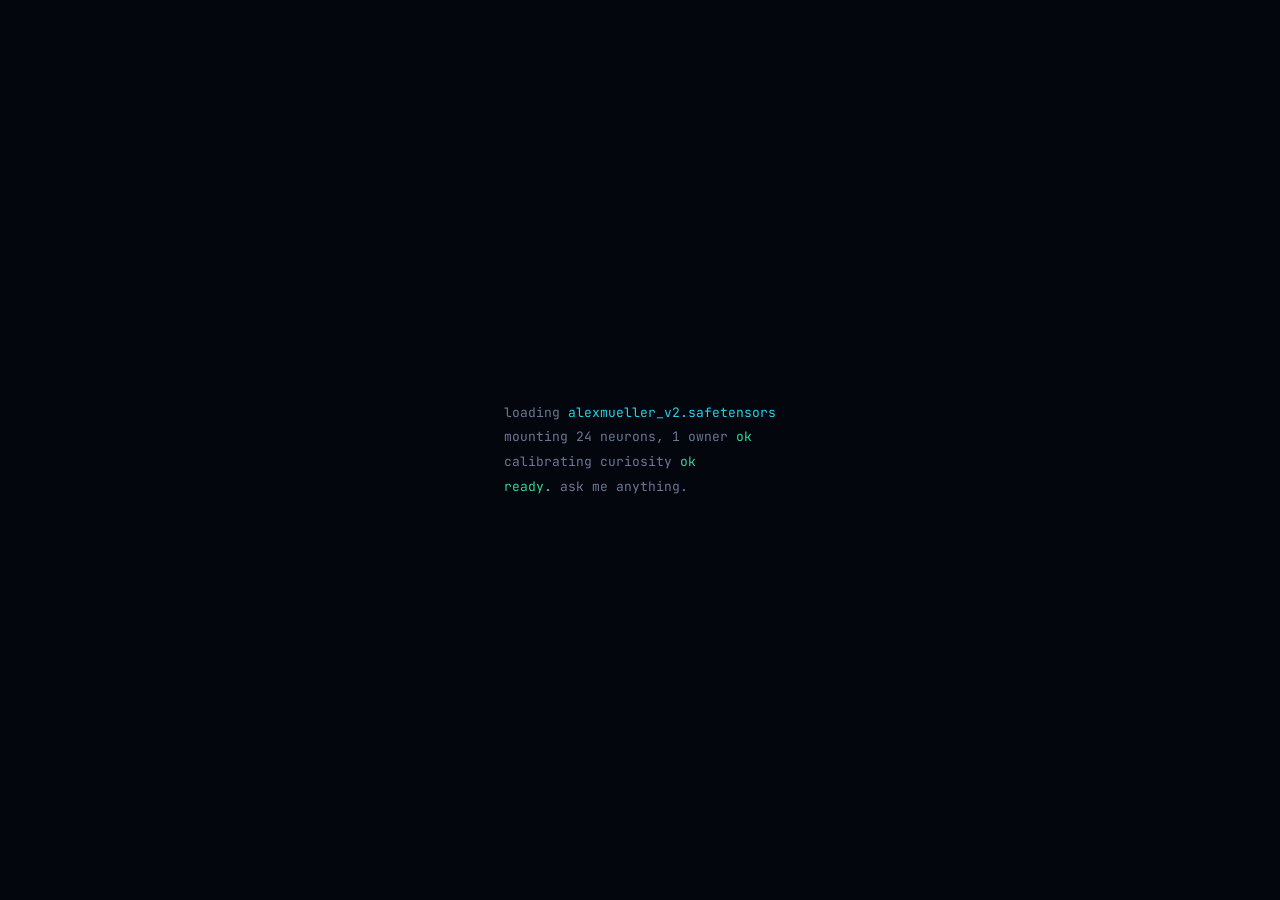
==== index.html @ 273138be "Rebuild as explorable neural network: no pages, no scroll, query-driven inference" ====
<!DOCTYPE html>
<html lang="en">
<head>
  <meta charset="UTF-8" />
  <meta name="viewport" content="width=device-width, initial-scale=1.0, maximum-scale=1.0, user-scalable=no" />
  <title>Alexander Mueller</title>
  <meta name="description" content="Alexander Mueller. Computer science student at UW-Madison, leaning into AI research. This site is a small neural network, query it yourself." />
  <meta property="og:title" content="Alexander Mueller" />
  <meta property="og:description" content="A small neural network trained on one person. Run inference to learn more." />
  <meta property="og:type" content="website" />
  <meta property="og:url" content="https://alexmueller07.github.io" />
  <link rel="icon" href="data:image/svg+xml,<svg xmlns='http://www.w3.org/2000/svg' viewBox='0 0 100 100'><text y='0.9em' font-size='90'>&#129504;</text></svg>" />
  <link rel="preconnect" href="https://fonts.googleapis.com" />
  <link rel="preconnect" href="https://fonts.gstatic.com" crossorigin />
  <link href="https://fonts.googleapis.com/css2?family=JetBrains+Mono:wght@400;500;700&family=Space+Grotesk:wght@500;600;700&display=swap" rel="stylesheet" />
  <link rel="stylesheet" href="css/style.css" />
</head>
<body>

  <!-- static content for crawlers and screen readers -->
  <div class="sr-only">
    <h1>Alexander Mueller</h1>
    <p>Computer science student at the University of Wisconsin-Madison with a leaning toward AI research. Writes Rust and Python. Based in the SF Bay Area.</p>
    <a href="https://github.com/alexmueller07">GitHub</a>
    <a href="https://www.linkedin.com/in/alexander-mueller-021658307/">LinkedIn</a>
    <a href="mailto:amueller.mco@gmail.com">Email</a>
  </div>

  <!-- boot overlay -->
  <div class="boot" id="boot" aria-hidden="true">
    <pre class="boot-text" id="boot-text"></pre>
  </div>

  <!-- the network -->
  <canvas id="net" aria-hidden="true"></canvas>

  <!-- minimal chrome -->
  <header class="chrome chrome-top-left">
    <div class="model-name">alexmueller<span class="dim">-v2</span></div>
    <div class="model-sub dim">a small model trained on one person</div>
  </header>

  <div class="chrome chrome-top-right">
    <a class="chip-link" href="https://github.com/alexmueller07" target="_blank" rel="noopener" aria-label="GitHub">
      <svg viewBox="0 0 16 16" width="17" height="17" fill="currentColor"><path d="M8 0C3.58 0 0 3.58 0 8c0 3.54 2.29 6.53 5.47 7.59.4.07.55-.17.55-.38 0-.19-.01-.82-.01-1.49-2.01.37-2.53-.49-2.69-.94-.09-.23-.48-.94-.82-1.13-.28-.15-.68-.52-.01-.53.63-.01 1.08.58 1.23.82.72 1.21 1.87.87 2.33.66.07-.52.28-.87.51-1.07-1.78-.2-3.64-.89-3.64-3.95 0-.87.31-1.59.82-2.15-.08-.2-.36-1.02.08-2.12 0 0 .67-.21 2.2.82.64-.18 1.32-.27 2-.27.68 0 1.36.09 2 .27 1.53-1.04 2.2-.82 2.2-.82.44 1.1.16 1.92.08 2.12.51.56.82 1.27.82 2.15 0 3.07-1.87 3.75-3.65 3.95.29.25.54.73.54 1.48 0 1.07-.01 1.93-.01 2.2 0 .21.15.46.55.38A8.01 8.01 0 0 0 16 8c0-4.42-3.58-8-8-8z"/></svg>
    </a>
    <a class="chip-link" href="https://www.linkedin.com/in/alexander-mueller-021658307/" target="_blank" rel="noopener" aria-label="LinkedIn">
      <svg viewBox="0 0 24 24" width="17" height="17" fill="currentColor"><path d="M20.45 20.45h-3.55v-5.57c0-1.33-.03-3.04-1.85-3.04-1.86 0-2.14 1.45-2.14 2.94v5.67H9.35V9h3.41v1.56h.05c.47-.9 1.63-1.85 3.36-1.85 3.6 0 4.27 2.37 4.27 5.46v6.28zM5.34 7.43a2.06 2.06 0 1 1 0-4.12 2.06 2.06 0 0 1 0 4.12zM7.12 20.45H3.56V9h3.56v11.45zM22.22 0H1.77C.79 0 0 .77 0 1.73v20.54C0 23.23.79 24 1.77 24h20.45c.98 0 1.78-.77 1.78-1.73V1.73C24 .77 23.2 0 22.22 0z"/></svg>
    </a>
  </div>

  <div class="chrome chrome-bottom-left dim mono-xs" id="hint">
    drag to pan · scroll to zoom · click a glowing neuron
  </div>

  <!-- decoder output panel -->
  <aside class="decoder" id="decoder" aria-live="polite">
    <div class="decoder-head mono-xs">
      <span class="decoder-dot"></span>
      <span>decoder</span>
      <span class="dim" id="decoder-meta"></span>
    </div>
    <div class="decoder-query dim" id="decoder-query"></div>
    <div class="decoder-out" id="decoder-out"></div>
    <div class="decoder-links" id="decoder-links"></div>
  </aside>

  <!-- prompt bar -->
  <form class="prompt-bar" id="prompt-form" autocomplete="off">
    <div class="prompt-chips" id="prompt-chips">
      <button type="button" data-q="who">who?</button>
      <button type="button" data-q="research">research</button>
      <button type="button" data-q="github">github</button>
      <button type="button" data-q="linkedin">linkedin</button>
      <button type="button" data-q="email">email</button>
    </div>
    <div class="prompt-input-wrap">
      <span class="prompt-sigil">▸</span>
      <input type="text" id="prompt-input" placeholder="ask the model anything" maxlength="80" spellcheck="false" />
      <button type="submit" class="prompt-run" aria-label="Run inference">run</button>
    </div>
  </form>

  <script src="js/main.js"></script>
</body>
</html>
---- css/style.css ----
/* ============================================================
   alexmueller-v2 · a small model trained on one person
   ============================================================ */

:root {
  --bg: #04060d;
  --text: #d9e2f4;
  --dim: #6b7794;
  --cyan: #22d3ee;
  --violet: #8b5cf6;
  --pink: #f472b6;
  --green: #34d399;
  --panel: rgba(10, 14, 28, 0.82);
  --border: rgba(96, 165, 250, 0.16);
  --mono: "JetBrains Mono", monospace;
  --head: "Space Grotesk", sans-serif;
}

* { margin: 0; padding: 0; box-sizing: border-box; }

html, body {
  height: 100%;
  overflow: hidden;            /* this is not a page. there is nothing to scroll. */
  overscroll-behavior: none;
}

body {
  background: var(--bg);
  color: var(--text);
  font-family: var(--mono);
  font-size: 14px;
  -webkit-font-smoothing: antialiased;
  touch-action: none;
}

::selection { background: rgba(34, 211, 238, 0.3); }

.dim { color: var(--dim); }
.mono-xs { font-size: 11px; letter-spacing: 0.03em; }

.sr-only {
  position: absolute;
  width: 1px; height: 1px;
  overflow: hidden;
  clip: rect(0 0 0 0);
  white-space: nowrap;
}

/* ---------- canvas ---------- */
#net {
  position: fixed;
  inset: 0;
  display: block;
  cursor: grab;
}
#net.dragging { cursor: grabbing; }
#net.over-node { cursor: pointer; }

/* ---------- boot overlay ---------- */
.boot {
  position: fixed;
  inset: 0;
  z-index: 50;
  background: var(--bg);
  display: flex;
  align-items: center;
  justify-content: center;
  transition: opacity 0.5s ease;
}
.boot.off { opacity: 0; pointer-events: none; }
.boot-text {
  font-family: var(--mono);
  font-size: 13px;
  line-height: 1.9;
  color: var(--dim);
  white-space: pre-wrap;
}
.boot-text .ok { color: var(--green); }
.boot-text .name { color: var(--cyan); }

/* ---------- chrome ---------- */
.chrome { position: fixed; z-index: 10; }
.chrome-top-left { top: 22px; left: 26px; user-select: none; }
.model-name {
  font-family: var(--head);
  font-size: 19px;
  font-weight: 700;
  letter-spacing: 0.01em;
  color: #eef3ff;
}
.model-name .dim { color: var(--cyan); font-family: var(--mono); font-size: 13px; font-weight: 400; }
.model-sub { font-size: 11px; margin-top: 3px; }

.chrome-top-right {
  top: 22px; right: 26px;
  display: flex;
  gap: 10px;
}
.chip-link {
  display: flex;
  align-items: center;
  justify-content: center;
  width: 34px; height: 34px;
  border-radius: 9px;
  color: var(--dim);
  background: var(--panel);
  border: 1px solid var(--border);
  backdrop-filter: blur(8px);
  transition: color 0.25s, border-color 0.25s, transform 0.25s;
}
.chip-link:hover { color: var(--cyan); border-color: rgba(34, 211, 238, 0.5); transform: translateY(-2px); }

.chrome-bottom-left {
  bottom: 24px; left: 26px;
  user-select: none;
  transition: opacity 1s ease;
}
.chrome-bottom-left.faded { opacity: 0.35; }
@media (max-width: 700px) { .chrome-bottom-left { display: none; } }

/* ---------- decoder panel ---------- */
.decoder {
  position: fixed;
  z-index: 10;
  right: 26px;
  bottom: 96px;
  width: min(360px, calc(100vw - 52px));
  background: var(--panel);
  border: 1px solid var(--border);
  border-radius: 12px;
  padding: 14px 16px 16px;
  backdrop-filter: blur(12px);
  box-shadow: 0 16px 50px rgba(0, 0, 0, 0.45);
  opacity: 0;
  transform: translateY(14px);
  transition: opacity 0.45s ease, transform 0.45s ease, border-color 0.45s ease;
  pointer-events: none;
}
.decoder.on { opacity: 1; transform: none; pointer-events: auto; }
.decoder.firing { border-color: rgba(34, 211, 238, 0.45); }

.decoder-head {
  display: flex;
  align-items: center;
  gap: 8px;
  color: var(--text);
  margin-bottom: 8px;
}
.decoder-head .dim { margin-left: auto; }
.decoder-dot {
  width: 7px; height: 7px;
  border-radius: 50%;
  background: var(--green);
  box-shadow: 0 0 8px var(--green);
  animation: pulse 1.6s ease-in-out infinite;
}
@keyframes pulse { 50% { opacity: 0.3; } }

.decoder-query { font-size: 12px; margin-bottom: 8px; }
.decoder-query::before { content: "▸ "; color: var(--violet); }

.decoder-out {
  font-size: 13.5px;
  line-height: 1.75;
  color: var(--text);
  min-height: 24px;
}
.decoder-out .caret {
  display: inline-block;
  width: 7px; height: 15px;
  background: var(--cyan);
  vertical-align: -2px;
  margin-left: 2px;
  animation: blink 0.85s steps(1) infinite;
}
@keyframes blink { 50% { opacity: 0; } }
.decoder-out .hl { color: var(--cyan); }

.decoder-links { display: flex; gap: 10px; flex-wrap: wrap; }
.decoder-links:not(:empty) { margin-top: 12px; }
.decoder-links a {
  font-size: 12px;
  color: var(--cyan);
  text-decoration: none;
  padding: 7px 14px;
  border: 1px solid rgba(34, 211, 238, 0.35);
  border-radius: 8px;
  transition: background 0.25s, border-color 0.25s, transform 0.2s;
}
.decoder-links a:hover {
  background: rgba(34, 211, 238, 0.1);
  border-color: var(--cyan);
  transform: translateY(-1px);
}

/* ---------- prompt bar ---------- */
.prompt-bar {
  position: fixed;
  z-index: 10;
  left: 50%;
  bottom: 22px;
  transform: translateX(-50%);
  width: min(560px, calc(100vw - 32px));
  display: flex;
  flex-direction: column;
  gap: 8px;
}
.prompt-chips {
  display: flex;
  gap: 8px;
  justify-content: center;
  flex-wrap: wrap;
}
.prompt-chips button {
  font-family: var(--mono);
  font-size: 11.5px;
  color: var(--dim);
  background: var(--panel);
  border: 1px solid var(--border);
  border-radius: 999px;
  padding: 6px 14px;
  cursor: pointer;
  backdrop-filter: blur(8px);
  transition: color 0.25s, border-color 0.25s, transform 0.2s;
}
.prompt-chips button:hover {
  color: var(--cyan);
  border-color: rgba(34, 211, 238, 0.5);
  transform: translateY(-2px);
}
.prompt-chips button.lit {
  color: var(--cyan);
  border-color: var(--cyan);
  box-shadow: 0 0 14px rgba(34, 211, 238, 0.25);
}

.prompt-input-wrap {
  display: flex;
  align-items: center;
  gap: 10px;
  background: var(--panel);
  border: 1px solid var(--border);
  border-radius: 12px;
  padding: 11px 14px;
  backdrop-filter: blur(12px);
  transition: border-color 0.3s, box-shadow 0.3s;
}
.prompt-input-wrap:focus-within {
  border-color: rgba(34, 211, 238, 0.55);
  box-shadow: 0 0 24px rgba(34, 211, 238, 0.12);
}
.prompt-sigil { color: var(--violet); }
#prompt-input {
  flex: 1;
  background: none;
  border: none;
  outline: none;
  color: var(--text);
  font-family: var(--mono);
  font-size: 13.5px;
  caret-color: var(--cyan);
}
#prompt-input::placeholder { color: var(--dim); opacity: 0.8; }
.prompt-run {
  font-family: var(--mono);
  font-size: 11.5px;
  letter-spacing: 0.05em;
  color: #04121a;
  background: linear-gradient(100deg, var(--cyan), #67e8f9);
  border: none;
  border-radius: 7px;
  padding: 6px 14px;
  cursor: pointer;
  transition: box-shadow 0.25s, transform 0.2s;
}
.prompt-run:hover { box-shadow: 0 0 18px rgba(34, 211, 238, 0.45); transform: translateY(-1px); }

@media (max-width: 700px) {
  .decoder { right: 16px; left: 16px; width: auto; bottom: 118px; }
  .chrome-top-left { top: 16px; left: 18px; }
  .chrome-top-right { top: 16px; right: 18px; }
}

/* ---------- reduced motion ---------- */
@media (prefers-reduced-motion: reduce) {
  *, *::before, *::after {
    animation-duration: 0.01ms !important;
    transition-duration: 0.01ms !important;
  }
}
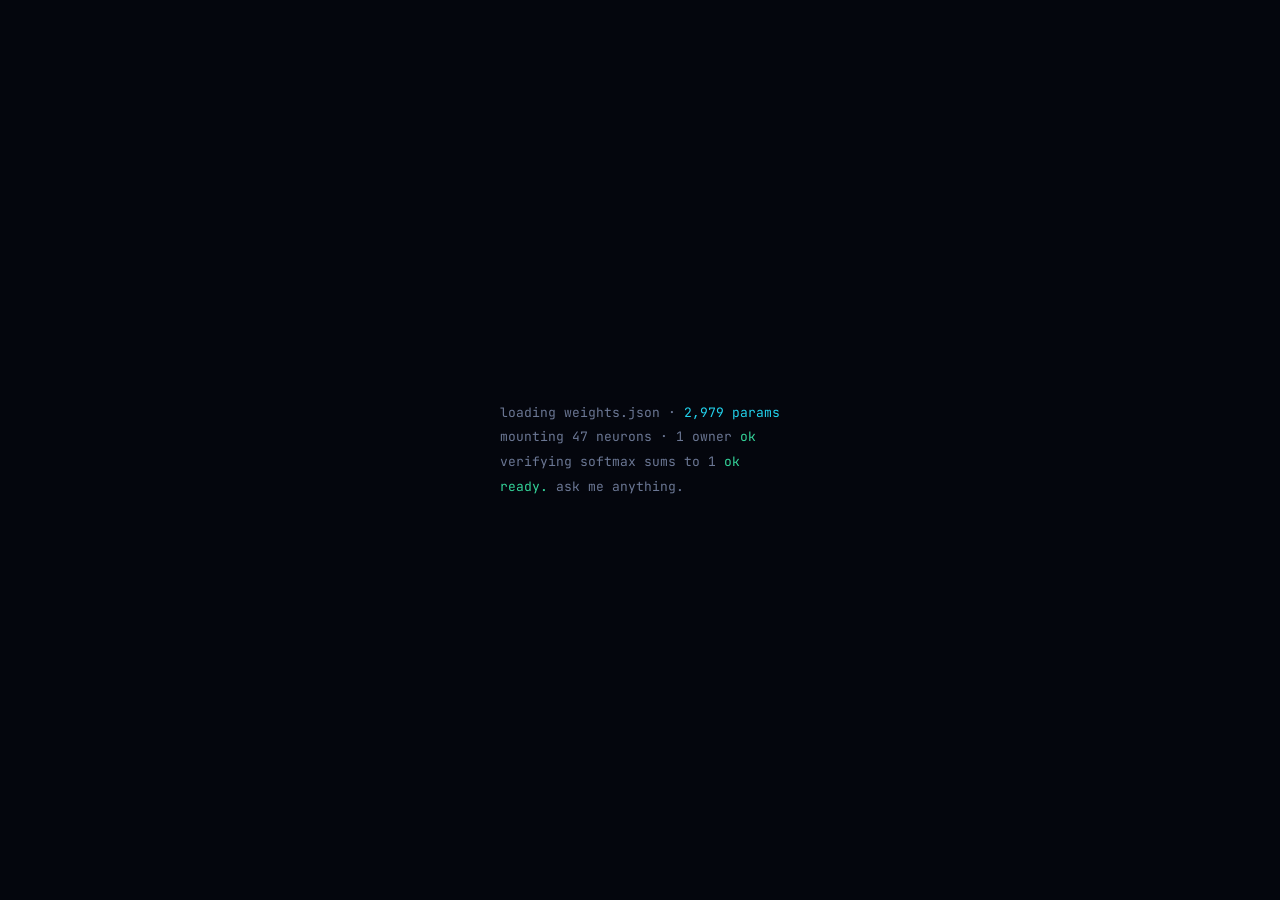
==== commit 5f6a2d29: "Make the network real: trained 2,979-param MLP routes queries, decoder docks on winning neuron" ====
--- a/index.html
+++ b/index.html
@@ -4,7 +4,7 @@
   <meta charset="UTF-8" />
   <meta name="viewport" content="width=device-width, initial-scale=1.0, maximum-scale=1.0, user-scalable=no" />
   <title>Alexander Mueller</title>
-  <meta name="description" content="Alexander Mueller. Computer science student at UW-Madison, leaning into AI research. This site is a small neural network, query it yourself." />
+  <meta name="description" content="Alexander Mueller. Computer science student at UW-Madison, interested in AI research. This site is a real neural network, query it yourself." />
   <meta property="og:title" content="Alexander Mueller" />
   <meta property="og:description" content="A small neural network trained on one person. Run inference to learn more." />
   <meta property="og:type" content="website" />
@@ -20,7 +20,7 @@
   <!-- static content for crawlers and screen readers -->
   <div class="sr-only">
     <h1>Alexander Mueller</h1>
-    <p>Computer science student at the University of Wisconsin-Madison with a leaning toward AI research. Writes Rust and Python. Based in the SF Bay Area.</p>
+    <p>Computer science student at the University of Wisconsin-Madison, interested in AI research. Builds things end to end, from low-level systems to machine learning experiments. Based in the SF Bay Area.</p>
     <a href="https://github.com/alexmueller07">GitHub</a>
     <a href="https://www.linkedin.com/in/alexander-mueller-021658307/">LinkedIn</a>
     <a href="mailto:amueller.mco@gmail.com">Email</a>
@@ -36,8 +36,8 @@
 
   <!-- minimal chrome -->
   <header class="chrome chrome-top-left">
-    <div class="model-name">alexmueller<span class="dim">-v2</span></div>
-    <div class="model-sub dim">a small model trained on one person</div>
+    <div class="model-name">Alexander Mueller</div>
+    <div class="model-sub dim">a small neural network trained on one person</div>
   </header>
 
   <div class="chrome chrome-top-right">
@@ -50,16 +50,17 @@
   </div>
 
   <div class="chrome chrome-bottom-left dim mono-xs" id="hint">
-    drag to pan · scroll to zoom · click a glowing neuron
+    drag to pan · scroll to zoom · click a neuron · or just ask
   </div>
 
-  <!-- decoder output panel -->
+  <!-- decoder output panel (docks onto the winning neuron) -->
   <aside class="decoder" id="decoder" aria-live="polite">
     <div class="decoder-head mono-xs">
       <span class="decoder-dot"></span>
       <span>decoder</span>
       <span class="dim" id="decoder-meta"></span>
     </div>
+    <div class="decoder-probs" id="decoder-probs"></div>
     <div class="decoder-query dim" id="decoder-query"></div>
     <div class="decoder-out" id="decoder-out"></div>
     <div class="decoder-links" id="decoder-links"></div>
@@ -68,15 +69,16 @@
   <!-- prompt bar -->
   <form class="prompt-bar" id="prompt-form" autocomplete="off">
     <div class="prompt-chips" id="prompt-chips">
-      <button type="button" data-q="who">who?</button>
+      <button type="button" data-q="who?">who?</button>
       <button type="button" data-q="research">research</button>
       <button type="button" data-q="github">github</button>
       <button type="button" data-q="linkedin">linkedin</button>
       <button type="button" data-q="email">email</button>
+      <button type="button" data-q="help">help</button>
     </div>
     <div class="prompt-input-wrap">
       <span class="prompt-sigil">▸</span>
-      <input type="text" id="prompt-input" placeholder="ask the model anything" maxlength="80" spellcheck="false" />
+      <input type="text" id="prompt-input" placeholder="ask the network anything" maxlength="80" spellcheck="false" />
       <button type="submit" class="prompt-run" aria-label="Run inference">run</button>
     </div>
   </form>
--- a/css/style.css
+++ b/css/style.css
@@ -118,26 +118,58 @@
 .chrome-bottom-left.faded { opacity: 0.35; }
 @media (max-width: 700px) { .chrome-bottom-left { display: none; } }
 
-/* ---------- decoder panel ---------- */
+/* ---------- decoder panel (docks onto the winning neuron) ---------- */
 .decoder {
   position: fixed;
   z-index: 10;
-  right: 26px;
-  bottom: 96px;
-  width: min(360px, calc(100vw - 52px));
+  left: 0;
+  top: 0;
+  width: 350px;
   background: var(--panel);
   border: 1px solid var(--border);
   border-radius: 12px;
   padding: 14px 16px 16px;
   backdrop-filter: blur(12px);
-  box-shadow: 0 16px 50px rgba(0, 0, 0, 0.45);
+  box-shadow: 0 16px 50px rgba(0, 0, 0, 0.5);
   opacity: 0;
-  transform: translateY(14px);
-  transition: opacity 0.45s ease, transform 0.45s ease, border-color 0.45s ease;
+  transform: translate(-9999px, 0);
+  transition: opacity 0.45s ease, border-color 0.45s ease;
   pointer-events: none;
 }
-.decoder.on { opacity: 1; transform: none; pointer-events: auto; }
+.decoder.on { opacity: 1; pointer-events: auto; }
 .decoder.firing { border-color: rgba(34, 211, 238, 0.45); }
+
+/* real softmax readout */
+.decoder-probs { display: flex; flex-direction: column; gap: 4px; margin-bottom: 10px; }
+.prob {
+  display: flex;
+  align-items: center;
+  gap: 8px;
+  font-size: 10.5px;
+}
+.prob-label { width: 62px; color: var(--dim); text-align: right; }
+.prob-bar {
+  flex: 1;
+  height: 5px;
+  border-radius: 3px;
+  background: rgba(96, 165, 250, 0.12);
+  overflow: hidden;
+}
+.prob-bar i {
+  display: block;
+  height: 100%;
+  border-radius: 3px;
+  transition: width 0.6s cubic-bezier(0.22, 1, 0.36, 1);
+}
+.prob-val { width: 30px; color: var(--dim); }
+
+/* tokens fly in from the winning neuron */
+.decoder-out .tok {
+  display: inline-block;
+  white-space: pre-wrap;
+  transition: transform 0.5s cubic-bezier(0.22, 1, 0.36, 1), opacity 0.5s ease;
+  will-change: transform, opacity;
+}
 
 .decoder-head {
   display: flex;
@@ -276,7 +308,11 @@
 .prompt-run:hover { box-shadow: 0 0 18px rgba(34, 211, 238, 0.45); transform: translateY(-1px); }
 
 @media (max-width: 700px) {
-  .decoder { right: 16px; left: 16px; width: auto; bottom: 118px; }
+  .decoder {
+    right: 14px; left: 14px; top: auto; bottom: 128px;
+    width: auto;
+    transform: none !important;
+  }
   .chrome-top-left { top: 16px; left: 18px; }
   .chrome-top-right { top: 16px; right: 18px; }
 }
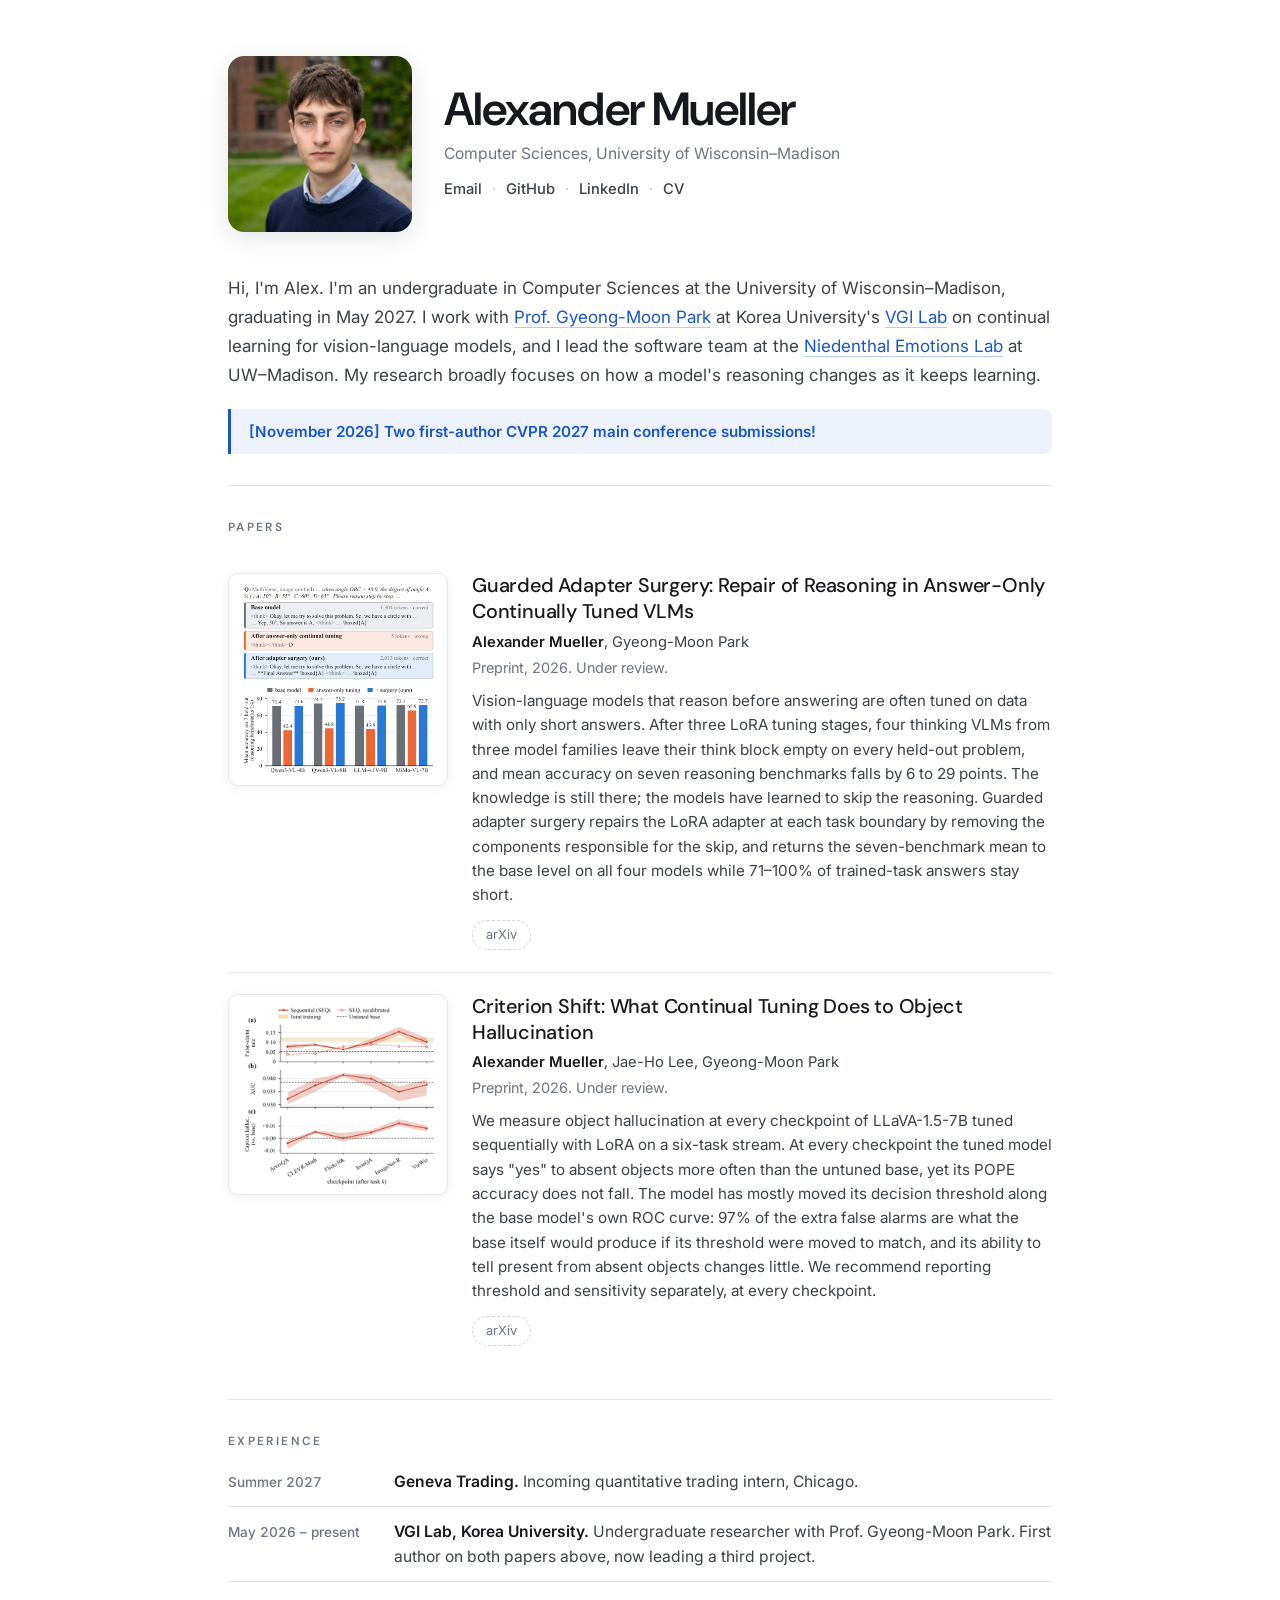
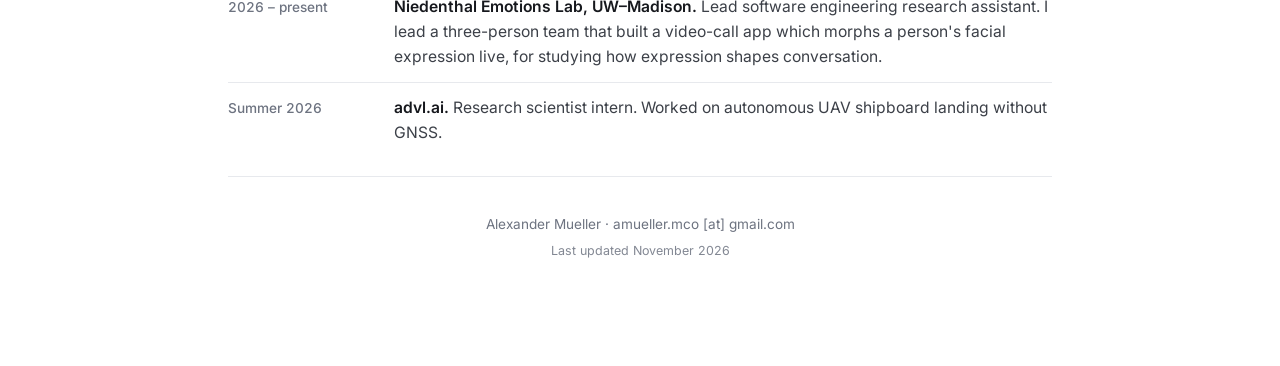
==== commit ef1d27fd: "Rebuild as a research homepage; move the neural network to /nn One page of plain HTML and CSS: heade" ====
--- a/index.html
+++ b/index.html
@@ -1,88 +1,126 @@
-<!DOCTYPE html>
+<!doctype html>
 <html lang="en">
 <head>
-  <meta charset="UTF-8" />
-  <meta name="viewport" content="width=device-width, initial-scale=1.0, maximum-scale=1.0, user-scalable=no" />
+  <meta charset="utf-8">
   <title>Alexander Mueller</title>
-  <meta name="description" content="Alexander Mueller. Computer science student at UW-Madison, interested in AI research. This site is a real neural network, query it yourself." />
-  <meta property="og:title" content="Alexander Mueller" />
-  <meta property="og:description" content="A small neural network trained on one person. Run inference to learn more." />
-  <meta property="og:type" content="website" />
-  <meta property="og:url" content="https://alexmueller07.github.io" />
-  <link rel="icon" href="data:image/svg+xml,<svg xmlns='http://www.w3.org/2000/svg' viewBox='0 0 100 100'><text y='0.9em' font-size='90'>&#129504;</text></svg>" />
-  <link rel="preconnect" href="https://fonts.googleapis.com" />
-  <link rel="preconnect" href="https://fonts.gstatic.com" crossorigin />
-  <link href="https://fonts.googleapis.com/css2?family=JetBrains+Mono:wght@400;500;700&family=Space+Grotesk:wght@500;600;700&display=swap" rel="stylesheet" />
-  <link rel="stylesheet" href="css/style.css" />
+  <meta name="description" content="Alexander Mueller is an undergraduate at UW–Madison researching continual learning in vision-language models.">
+  <meta name="author" content="Alexander Mueller">
+  <meta name="viewport" content="width=device-width, initial-scale=1">
+
+  <meta property="og:title" content="Alexander Mueller">
+  <meta property="og:type" content="website">
+  <meta property="og:url" content="https://alexmueller07.github.io/">
+  <meta property="og:site_name" content="Alexander Mueller">
+  <meta property="og:description" content="Undergraduate at UW–Madison researching continual learning in vision-language models.">
+  <meta property="og:image" content="https://alexmueller07.github.io/assets/alexander-mueller.jpg">
+  <meta name="twitter:card" content="summary">
+  <link rel="canonical" href="https://alexmueller07.github.io/">
+
+  <link rel="icon" type="image/svg+xml" href="assets/favicon.svg">
+
+  <link rel="preconnect" href="https://fonts.googleapis.com">
+  <link rel="preconnect" href="https://fonts.gstatic.com" crossorigin>
+  <link href="https://fonts.googleapis.com/css2?family=DM+Sans:wght@400;500;600;700&family=Inter:wght@400;500;600&display=swap" rel="stylesheet">
+  <link rel="stylesheet" href="assets/site.css">
+
+  <script type="application/ld+json">
+  {
+    "@context": "https://schema.org",
+    "@type": "Person",
+    "name": "Alexander Mueller",
+    "url": "https://alexmueller07.github.io/",
+    "image": "https://alexmueller07.github.io/assets/alexander-mueller.jpg",
+    "affiliation": [
+      { "@type": "CollegeOrUniversity", "name": "University of Wisconsin–Madison" },
+      { "@type": "CollegeOrUniversity", "name": "Korea University" }
+    ],
+    "sameAs": [
+      "https://github.com/alexmueller07",
+      "https://www.linkedin.com/in/alexander-mueller-021658307/"
+    ]
+  }
+  </script>
 </head>
 <body>
+  <main class="wrap">
 
-  <!-- static content for crawlers and screen readers -->
-  <div class="sr-only">
-    <h1>Alexander Mueller</h1>
-    <p>Computer science student at the University of Wisconsin-Madison, interested in AI research. Builds things end to end, from low-level systems to machine learning experiments. Based in the SF Bay Area.</p>
-    <a href="https://github.com/alexmueller07">GitHub</a>
-    <a href="https://www.linkedin.com/in/alexander-mueller-021658307/">LinkedIn</a>
-    <a href="mailto:amueller.mco@gmail.com">Email</a>
-  </div>
+    <!-- ========== HEADER ========== -->
+    <header class="intro">
+      <img class="avatar" src="assets/alexander-mueller.jpg" width="900" height="859" alt="Alexander Mueller">
+      <div class="intro-text">
+        <h1>Alexander Mueller</h1>
+        <p class="affil">Computer Sciences, University of <span class="nowrap">Wisconsin–Madison</span></p>
+        <nav class="socials" aria-label="Links">
+          <a href="mailto:amueller.mco@gmail.com">Email</a>
+          <a href="https://github.com/alexmueller07" target="_blank" rel="noopener">GitHub</a>
+          <a href="https://www.linkedin.com/in/alexander-mueller-021658307/" target="_blank" rel="noopener">LinkedIn</a>
+          <!-- CV: save the PDF as assets/cv.pdf and this link works. -->
+          <a href="assets/cv.pdf" target="_blank" rel="noopener">CV</a>
+        </nav>
+      </div>
+    </header>
 
-  <!-- boot overlay -->
-  <div class="boot" id="boot" aria-hidden="true">
-    <pre class="boot-text" id="boot-text"></pre>
-  </div>
+    <!-- ========== BIO ========== -->
+    <section id="bio">
+      <p class="bio">
+        Hi, I'm Alex. I'm an undergraduate in Computer Sciences at the University of Wisconsin–Madison, graduating in May 2027. I work with <a href="https://gyeongmoon.github.io" target="_blank" rel="noopener">Prof. Gyeong-Moon Park</a> at Korea University's <a href="https://vgi.korea.ac.kr" target="_blank" rel="noopener">VGI Lab</a> on continual learning for vision-language models, and I lead the software team at the <a href="https://psych.wisc.edu/staff/niedenthal-paula/" target="_blank" rel="noopener">Niedenthal Emotions Lab</a> at UW–Madison. My research broadly focuses on how a model's reasoning changes as it keeps learning.
+      </p>
+      <p class="highlight">[November 2026] Two first-author CVPR 2027 main conference submissions!</p>
+    </section>
 
-  <!-- the network -->
-  <canvas id="net" aria-hidden="true"></canvas>
+    <!-- ========== PAPERS ========== -->
+    <section id="papers">
+      <h2>Papers</h2>
 
-  <!-- minimal chrome -->
-  <header class="chrome chrome-top-left">
-    <div class="model-name">Alexander Mueller</div>
-    <div class="model-sub dim">a small neural network trained on one person</div>
-  </header>
+      <article class="pub">
+        <a class="pub-media" href="assets/guarded-adapter-surgery-fig1.png" target="_blank" rel="noopener">
+          <img src="assets/guarded-adapter-surgery-fig1.png" width="800" height="772" alt="Figure 1 of Guarded Adapter Surgery. Top: one MathVerse problem answered by the base model with a full reasoning trace, by the tuned model with an empty think block and a wrong answer, and after surgery with reasoning restored. Bottom: mean accuracy on seven reasoning benchmarks for four models, where tuning lowers accuracy and surgery returns it to the base level.">
+        </a>
+        <div class="pub-text">
+          <h3>Guarded Adapter Surgery: Repair of Reasoning in Answer-Only Continually Tuned VLMs</h3>
+          <p class="authors"><strong>Alexander Mueller</strong>, Gyeong-Moon Park</p>
+          <p class="venue">Preprint, 2026. Under review.</p>
+          <p class="summary">Vision-language models that reason before answering are often tuned on data with only short answers. After three LoRA tuning stages, four thinking VLMs from three model families leave their think block empty on every held-out problem, and mean accuracy on seven reasoning benchmarks falls by 6 to 29 points. The knowledge is still there; the models have learned to skip the reasoning. Guarded adapter surgery repairs the LoRA adapter at each task boundary by removing the components responsible for the skip, and returns the seven-benchmark mean to the base level on all four models while 71–100% of trained-task answers stay short.</p>
+          <p class="pub-links">
+            <!-- Replace with: <a href="https://arxiv.org/abs/..." target="_blank" rel="noopener">arXiv</a> -->
+            <span class="soon">arXiv</span>
+          </p>
+        </div>
+      </article>
 
-  <div class="chrome chrome-top-right">
-    <a class="chip-link" href="https://github.com/alexmueller07" target="_blank" rel="noopener" aria-label="GitHub">
-      <svg viewBox="0 0 16 16" width="17" height="17" fill="currentColor"><path d="M8 0C3.58 0 0 3.58 0 8c0 3.54 2.29 6.53 5.47 7.59.4.07.55-.17.55-.38 0-.19-.01-.82-.01-1.49-2.01.37-2.53-.49-2.69-.94-.09-.23-.48-.94-.82-1.13-.28-.15-.68-.52-.01-.53.63-.01 1.08.58 1.23.82.72 1.21 1.87.87 2.33.66.07-.52.28-.87.51-1.07-1.78-.2-3.64-.89-3.64-3.95 0-.87.31-1.59.82-2.15-.08-.2-.36-1.02.08-2.12 0 0 .67-.21 2.2.82.64-.18 1.32-.27 2-.27.68 0 1.36.09 2 .27 1.53-1.04 2.2-.82 2.2-.82.44 1.1.16 1.92.08 2.12.51.56.82 1.27.82 2.15 0 3.07-1.87 3.75-3.65 3.95.29.25.54.73.54 1.48 0 1.07-.01 1.93-.01 2.2 0 .21.15.46.55.38A8.01 8.01 0 0 0 16 8c0-4.42-3.58-8-8-8z"/></svg>
-    </a>
-    <a class="chip-link" href="https://www.linkedin.com/in/alexander-mueller-021658307/" target="_blank" rel="noopener" aria-label="LinkedIn">
-      <svg viewBox="0 0 24 24" width="17" height="17" fill="currentColor"><path d="M20.45 20.45h-3.55v-5.57c0-1.33-.03-3.04-1.85-3.04-1.86 0-2.14 1.45-2.14 2.94v5.67H9.35V9h3.41v1.56h.05c.47-.9 1.63-1.85 3.36-1.85 3.6 0 4.27 2.37 4.27 5.46v6.28zM5.34 7.43a2.06 2.06 0 1 1 0-4.12 2.06 2.06 0 0 1 0 4.12zM7.12 20.45H3.56V9h3.56v11.45zM22.22 0H1.77C.79 0 0 .77 0 1.73v20.54C0 23.23.79 24 1.77 24h20.45c.98 0 1.78-.77 1.78-1.73V1.73C24 .77 23.2 0 22.22 0z"/></svg>
-    </a>
-  </div>
+      <article class="pub">
+        <a class="pub-media" href="assets/criterion-shift-fig1.png" target="_blank" rel="noopener">
+          <img src="assets/criterion-shift-fig1.png" width="1040" height="945" alt="Figure 1 of Criterion Shift. Three panels across six checkpoints of sequential tuning: the false-alarm rate stays above the untuned base at every checkpoint, AUC changes by less than 0.01, and caption hallucination per mention rises by up to about 0.01.">
+        </a>
+        <div class="pub-text">
+          <h3>Criterion Shift: What Continual Tuning Does to Object Hallucination</h3>
+          <p class="authors"><strong>Alexander Mueller</strong>, Jae-Ho Lee, Gyeong-Moon Park</p>
+          <p class="venue">Preprint, 2026. Under review.</p>
+          <p class="summary">We measure object hallucination at every checkpoint of LLaVA-1.5-7B tuned sequentially with LoRA on a six-task stream. At every checkpoint the tuned model says "yes" to absent objects more often than the untuned base, yet its POPE accuracy does not fall. The model has mostly moved its decision threshold along the base model's own ROC curve: 97% of the extra false alarms are what the base itself would produce if its threshold were moved to match, and its ability to tell present from absent objects changes little. We recommend reporting threshold and sensitivity separately, at every checkpoint.</p>
+          <p class="pub-links">
+            <!-- Replace with: <a href="https://arxiv.org/abs/..." target="_blank" rel="noopener">arXiv</a> -->
+            <span class="soon">arXiv</span>
+          </p>
+        </div>
+      </article>
+    </section>
 
-  <div class="chrome chrome-bottom-left dim mono-xs" id="hint">
-    drag to pan · scroll to zoom · click a neuron · or just ask
-  </div>
+    <!-- ========== EXPERIENCE ========== -->
+    <section id="experience">
+      <h2>Experience</h2>
+      <ul class="rows">
+        <li><span class="date">Summer 2027</span><span><strong>Geneva Trading.</strong> Incoming quantitative trading intern, Chicago.</span></li>
+        <li><span class="date">May 2026 – present</span><span><strong>VGI Lab, Korea University.</strong> Undergraduate researcher with Prof. Gyeong-Moon Park. First author on both papers above, now leading a third project.</span></li>
+        <li><span class="date">2026 – present</span><span><strong>Niedenthal Emotions Lab, UW–Madison.</strong> Lead software engineering research assistant. I lead a three-person team that built a video-call app which morphs a person's facial expression live, for studying how expression shapes conversation.</span></li>
+        <li><span class="date">Summer 2026</span><span><strong>advl.ai.</strong> Research scientist intern. Worked on autonomous UAV shipboard landing without GNSS.</span></li>
+      </ul>
+    </section>
 
-  <!-- decoder output panel (docks onto the winning neuron) -->
-  <aside class="decoder" id="decoder" aria-live="polite">
-    <div class="decoder-head mono-xs">
-      <span class="decoder-dot"></span>
-      <span>decoder</span>
-      <span class="dim" id="decoder-meta"></span>
-    </div>
-    <div class="decoder-probs" id="decoder-probs"></div>
-    <div class="decoder-query dim" id="decoder-query"></div>
-    <div class="decoder-out" id="decoder-out"></div>
-    <div class="decoder-links" id="decoder-links"></div>
-  </aside>
+    <footer>
+      <p>Alexander Mueller · amueller.mco [at] gmail.com</p>
+      <p class="updated">Last updated November 2026</p>
+    </footer>
 
-  <!-- prompt bar -->
-  <form class="prompt-bar" id="prompt-form" autocomplete="off">
-    <div class="prompt-chips" id="prompt-chips">
-      <button type="button" data-q="who?">who?</button>
-      <button type="button" data-q="research">research</button>
-      <button type="button" data-q="github">github</button>
-      <button type="button" data-q="linkedin">linkedin</button>
-      <button type="button" data-q="email">email</button>
-      <button type="button" data-q="help">help</button>
-    </div>
-    <div class="prompt-input-wrap">
-      <span class="prompt-sigil">▸</span>
-      <input type="text" id="prompt-input" placeholder="ask the network anything" maxlength="80" spellcheck="false" />
-      <button type="submit" class="prompt-run" aria-label="Run inference">run</button>
-    </div>
-  </form>
-
-  <script src="js/main.js"></script>
+  </main>
 </body>
 </html>
--- a/assets/site.css
+++ b/assets/site.css
@@ -0,0 +1,290 @@
+/* Layout and look adapted from Will Huey's homepage (willhuey.com). */
+
+:root {
+  --bg: #ffffff;
+  --ink: #16181d;
+  --body: #3c4048;
+  --muted: #6d7380;
+  --line: #e7e9ed;
+  --accent: #1a56c4;
+  --accent-hover: #3f7be6;
+  --accent-tint: rgba(26, 86, 196, 0.07);
+  --accent-line: rgba(26, 86, 196, 0.3);
+  --display: "DM Sans", "Inter", system-ui, sans-serif;
+  --sans: "Inter", -apple-system, BlinkMacSystemFont, "Segoe UI", Helvetica, Arial, sans-serif;
+}
+
+* { box-sizing: border-box; }
+
+html { scroll-behavior: smooth; }
+
+body {
+  margin: 0;
+  background: var(--bg);
+  color: var(--body);
+  font-family: var(--sans);
+  font-size: 17px;
+  line-height: 1.72;
+  -webkit-font-smoothing: antialiased;
+  text-rendering: optimizeLegibility;
+}
+
+a { color: var(--accent); text-decoration: none; transition: color 0.15s; }
+a:hover { color: var(--accent-hover); }
+a:focus-visible { outline: 2px solid var(--accent); outline-offset: 3px; border-radius: 3px; }
+
+p { margin: 0 0 1rem; }
+strong { font-weight: 600; color: var(--ink); }
+
+.wrap {
+  max-width: 920px;
+  margin: 12px auto 44px;
+  padding: 0 48px 60px;
+}
+
+/* ---------- entrance ---------- */
+
+@keyframes fadeUp {
+  from { opacity: 0; transform: translateY(14px); }
+  to { opacity: 1; transform: none; }
+}
+
+.intro, section, footer { animation: fadeUp 0.7s cubic-bezier(0.22, 1, 0.36, 1) both; }
+.intro { animation-delay: 0.02s; }
+#bio { animation-delay: 0.1s; }
+#papers { animation-delay: 0.18s; }
+#experience { animation-delay: 0.26s; }
+footer { animation-delay: 0.32s; }
+
+@media (prefers-reduced-motion: reduce) {
+  .intro, section, footer { animation: none; }
+  .pub, .pub-media img { transition: none; }
+}
+
+/* ---------- header ---------- */
+
+.intro {
+  display: flex;
+  align-items: center;
+  gap: 32px;
+  padding: 44px 0 16px;
+}
+
+.avatar {
+  width: 184px;
+  height: auto;
+  border-radius: 16px;
+  flex-shrink: 0;
+  display: block;
+  box-shadow: 0 6px 24px rgba(22, 30, 60, 0.12);
+}
+
+.intro-text h1 {
+  font-family: var(--display);
+  font-weight: 600;
+  font-size: 2.9rem;
+  line-height: 1.04;
+  letter-spacing: -0.02em;
+  color: var(--ink);
+  margin: 0 0 8px;
+}
+
+.affil {
+  margin: 0 0 12px;
+  font-size: 0.98rem;
+  line-height: 1.5;
+  color: var(--muted);
+  text-wrap: balance;
+}
+
+.nowrap { white-space: nowrap; }
+
+.socials {
+  display: flex;
+  flex-wrap: wrap;
+  font-size: 0.92rem;
+  font-weight: 500;
+}
+
+.socials a { color: var(--body); }
+.socials a:hover { color: var(--accent); }
+
+/* the dot travels with its link, so a wrapped row never ends on a stray dot */
+.socials a + a::before {
+  content: "·";
+  margin: 0 10px;
+  color: #c3c8d1;
+}
+
+/* ---------- bio ---------- */
+
+section { padding: 31px 0; border-top: 1px solid var(--line); }
+#bio { border-top: none; padding-top: 26px; }
+
+.bio { margin: 0; }
+#bio a { border-bottom: 1px solid var(--accent-line); }
+#bio a:hover { border-color: var(--accent); }
+
+.highlight {
+  margin: 18px 0 0;
+  padding: 11px 18px;
+  font-size: 0.95rem;
+  line-height: 1.55;
+  font-weight: 600;
+  color: var(--accent);
+  background: var(--accent-tint);
+  border-left: 3px solid var(--accent);
+  border-radius: 0 8px 8px 0;
+}
+
+h2 {
+  font-family: var(--display);
+  font-size: 0.74rem;
+  font-weight: 600;
+  text-transform: uppercase;
+  letter-spacing: 0.2em;
+  color: var(--muted);
+  margin: 0 0 14px;
+}
+
+/* ---------- papers ---------- */
+
+.pub {
+  display: flex;
+  gap: 24px;
+  align-items: flex-start;
+  margin: 0 -16px;
+  padding: 22px 16px;
+  border-radius: 14px;
+  transition: transform 0.25s, box-shadow 0.25s;
+}
+
+/* a straight divider between papers, inset to line up with the text */
+.pub { position: relative; }
+.pub + .pub::before {
+  content: "";
+  position: absolute;
+  top: 0;
+  left: 16px;
+  right: 16px;
+  border-top: 1px solid var(--line);
+}
+.pub:hover { transform: translateY(-3px); box-shadow: 0 14px 30px rgba(28, 38, 80, 0.09); }
+
+.pub-media {
+  flex: 0 0 220px;
+  display: block;
+  padding: 8px;
+  border: 1px solid var(--line);
+  border-radius: 10px;
+  overflow: hidden;
+  background: #fff;
+  box-shadow: 0 2px 12px rgba(22, 30, 60, 0.06);
+}
+
+.pub-media img {
+  width: 100%;
+  height: auto;
+  display: block;
+  transition: transform 0.4s;
+}
+
+.pub-media:hover img { transform: scale(1.03); }
+
+.pub-text { flex: 1; min-width: 0; }
+
+.pub-text h3 {
+  font-family: var(--display);
+  font-weight: 500;
+  font-size: 1.24rem;
+  line-height: 1.3;
+  letter-spacing: -0.01em;
+  color: var(--ink);
+  margin: 0 0 6px;
+}
+
+.pub-text h3 a { color: var(--ink); }
+.pub-text h3 a:hover { color: var(--accent); }
+
+.authors { margin: 0 0 3px; font-size: 0.92rem; line-height: 1.5; }
+.venue { margin: 0 0 8px; font-size: 0.9rem; color: var(--muted); }
+.summary { margin: 0 0 12px; font-size: 0.95rem; line-height: 1.6; }
+
+.pub-links { margin: 0; display: flex; flex-wrap: wrap; gap: 8px; align-items: center; }
+
+.pub-links a {
+  font-size: 0.8rem;
+  font-weight: 500;
+  letter-spacing: 0.01em;
+  color: var(--accent);
+  padding: 3px 13px;
+  border: 1px solid var(--accent-line);
+  border-radius: 999px;
+  transition: 0.15s;
+}
+
+.pub-links a:hover { background: var(--accent); color: #fff; border-color: var(--accent); }
+
+.pub-links .soon {
+  font-size: 0.8rem;
+  color: var(--muted);
+  padding: 3px 13px;
+  border: 1px dashed #cfd3da;
+  border-radius: 999px;
+}
+
+/* ---------- experience ---------- */
+
+.rows { list-style: none; margin: 0; padding: 0; }
+
+.rows li {
+  display: flex;
+  gap: 24px;
+  padding: 12px 0;
+  border-bottom: 1px solid var(--line);
+  font-size: 0.98rem;
+  line-height: 1.6;
+}
+
+.rows li:first-child { padding-top: 4px; }
+.rows li:last-child { border-bottom: none; padding-bottom: 0; }
+
+.rows .date {
+  flex-shrink: 0;
+  width: 142px;
+  color: var(--muted);
+  font-variant-numeric: tabular-nums;
+  font-size: 0.85rem;
+  font-weight: 500;
+  padding-top: 3px;
+}
+
+/* ---------- footer ---------- */
+
+footer {
+  padding-top: 36px;
+  border-top: 1px solid var(--line);
+  text-align: center;
+  color: var(--muted);
+  font-size: 0.85rem;
+}
+
+footer p { margin: 0; }
+.updated { margin-top: 4px; font-size: 0.78rem; opacity: 0.85; }
+
+/* ---------- small screens ---------- */
+
+@media (max-width: 640px) {
+  body { font-size: 16px; }
+  .wrap { margin: 0; padding: 4px 22px 56px; }
+  .intro { flex-direction: column; text-align: center; gap: 20px; padding: 48px 0 8px; }
+  .intro-text h1 { font-size: 2.4rem; }
+  .avatar { width: 200px; }
+  .pub + .pub::before { left: 0; right: 0; }
+  .socials { justify-content: center; line-height: 2; }
+  .pub { flex-direction: column; gap: 14px; margin: 0; padding: 20px 0; }
+  .pub:hover { transform: none; box-shadow: none; }
+  .pub-media { flex-basis: auto; width: 100%; max-width: 360px; }
+  .rows li { flex-direction: column; gap: 0; }
+  .rows .date { width: auto; padding-top: 0; }
+}
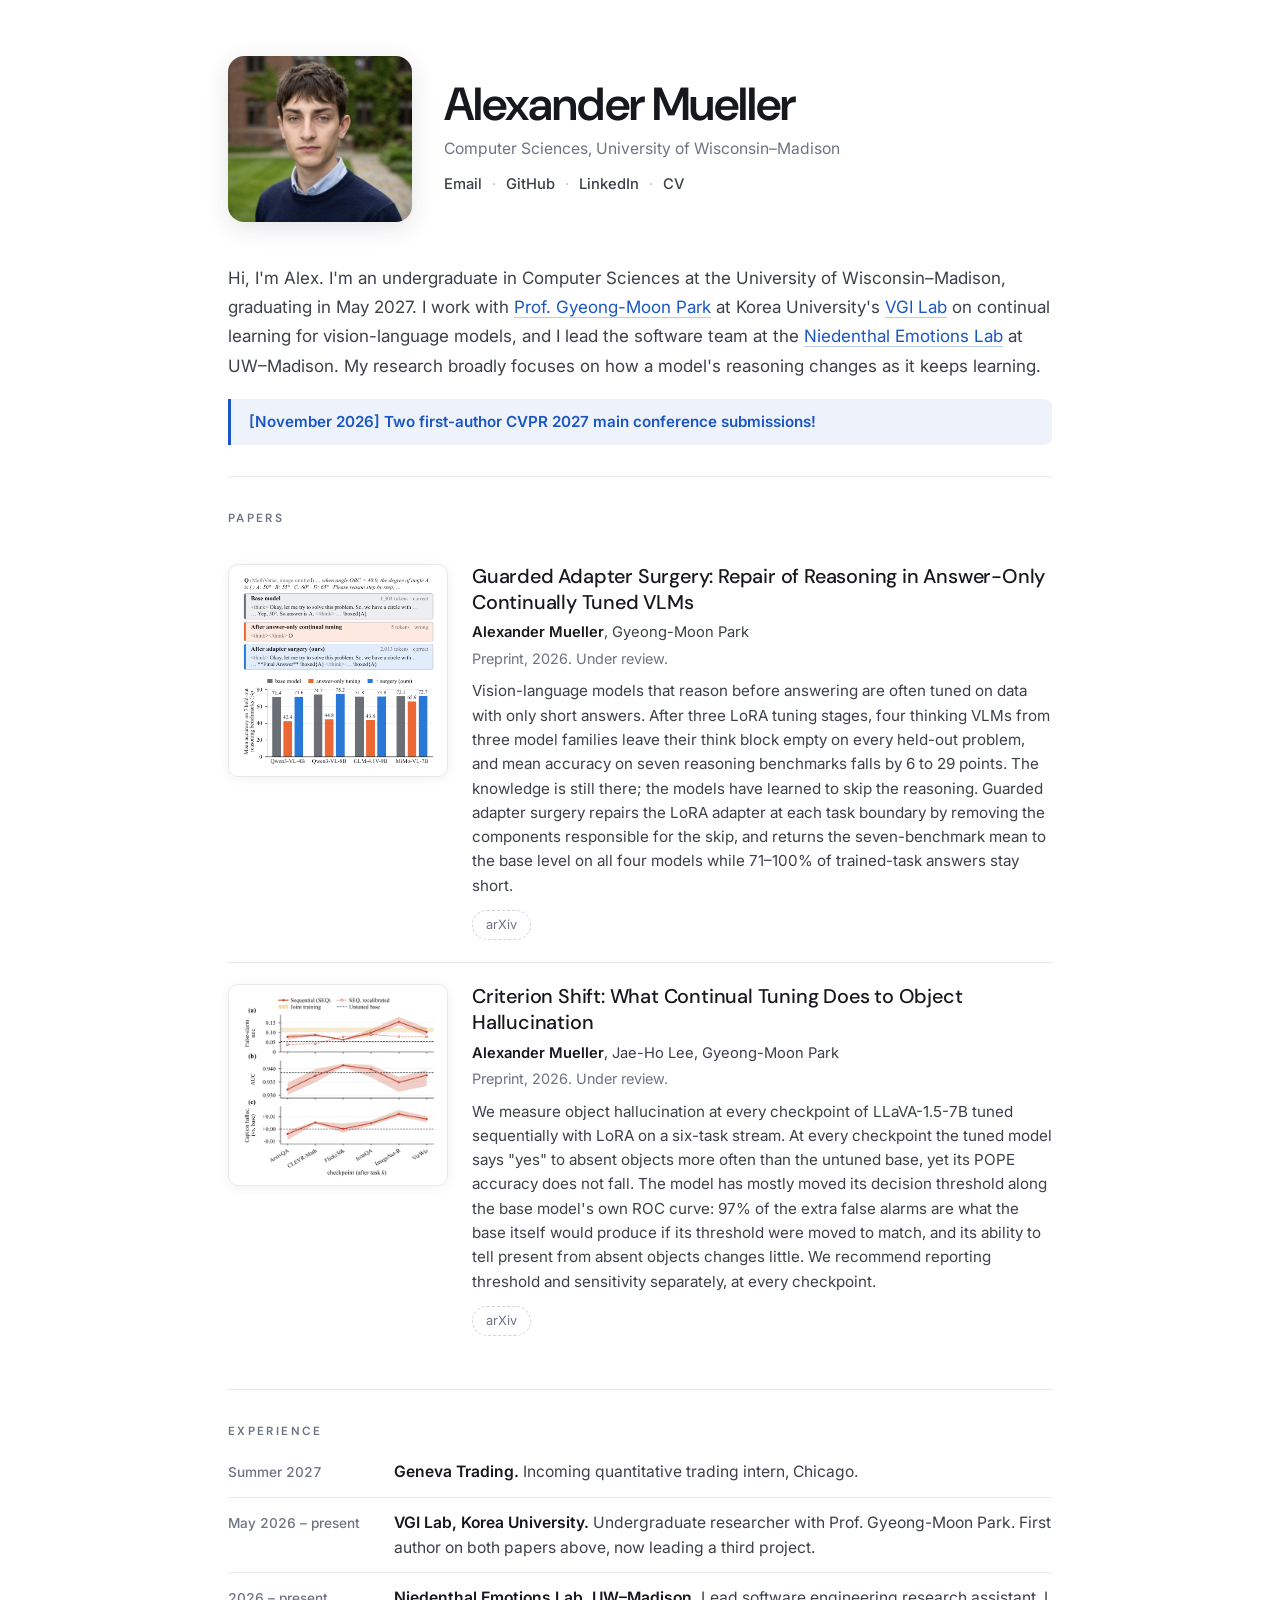
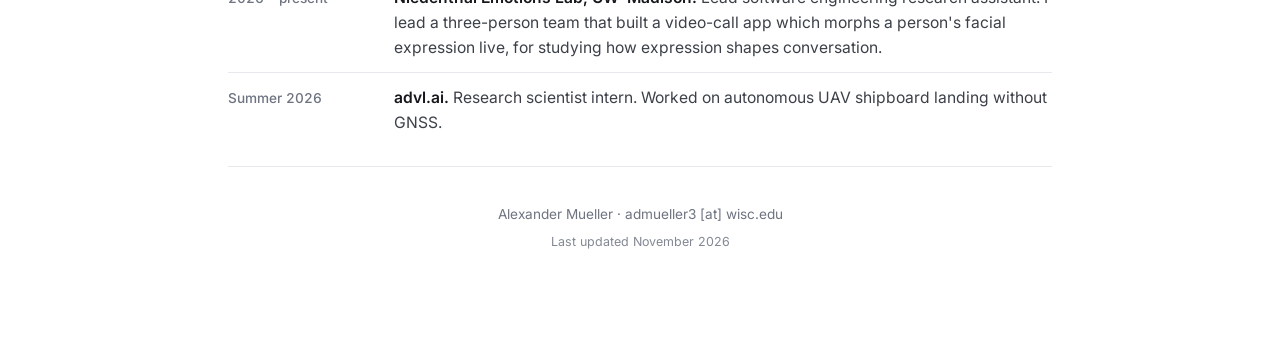
==== commit 035e13af: "New header photo, drawn tab icon, wisc.edu email Co-Authored-By: Claude Fable 5.2 <noreply@anthropic" ====
--- a/index.html
+++ b/index.html
@@ -16,7 +16,10 @@
   <meta name="twitter:card" content="summary">
   <link rel="canonical" href="https://alexmueller07.github.io/">
 
-  <link rel="icon" type="image/svg+xml" href="assets/favicon.svg">
+  <link rel="icon" href="favicon.ico" sizes="48x48">
+  <link rel="icon" type="image/png" sizes="32x32" href="assets/favicon-32.png">
+  <link rel="icon" type="image/png" sizes="192x192" href="assets/favicon-192.png">
+  <link rel="apple-touch-icon" href="assets/apple-touch-icon.png">
 
   <link rel="preconnect" href="https://fonts.googleapis.com">
   <link rel="preconnect" href="https://fonts.gstatic.com" crossorigin>
@@ -46,12 +49,12 @@
 
     <!-- ========== HEADER ========== -->
     <header class="intro">
-      <img class="avatar" src="assets/alexander-mueller.jpg" width="900" height="859" alt="Alexander Mueller">
+      <img class="avatar" src="assets/alexander-mueller.jpg" width="900" height="812" alt="Alexander Mueller">
       <div class="intro-text">
         <h1>Alexander Mueller</h1>
         <p class="affil">Computer Sciences, University of <span class="nowrap">Wisconsin–Madison</span></p>
         <nav class="socials" aria-label="Links">
-          <a href="mailto:amueller.mco@gmail.com">Email</a>
+          <a href="mailto:admueller3@wisc.edu">Email</a>
           <a href="https://github.com/alexmueller07" target="_blank" rel="noopener">GitHub</a>
           <a href="https://www.linkedin.com/in/alexander-mueller-021658307/" target="_blank" rel="noopener">LinkedIn</a>
           <!-- CV: save the PDF as assets/cv.pdf and this link works. -->
@@ -117,7 +120,7 @@
     </section>
 
     <footer>
-      <p>Alexander Mueller · amueller.mco [at] gmail.com</p>
+      <p>Alexander Mueller · admueller3 [at] wisc.edu</p>
       <p class="updated">Last updated November 2026</p>
     </footer>
 
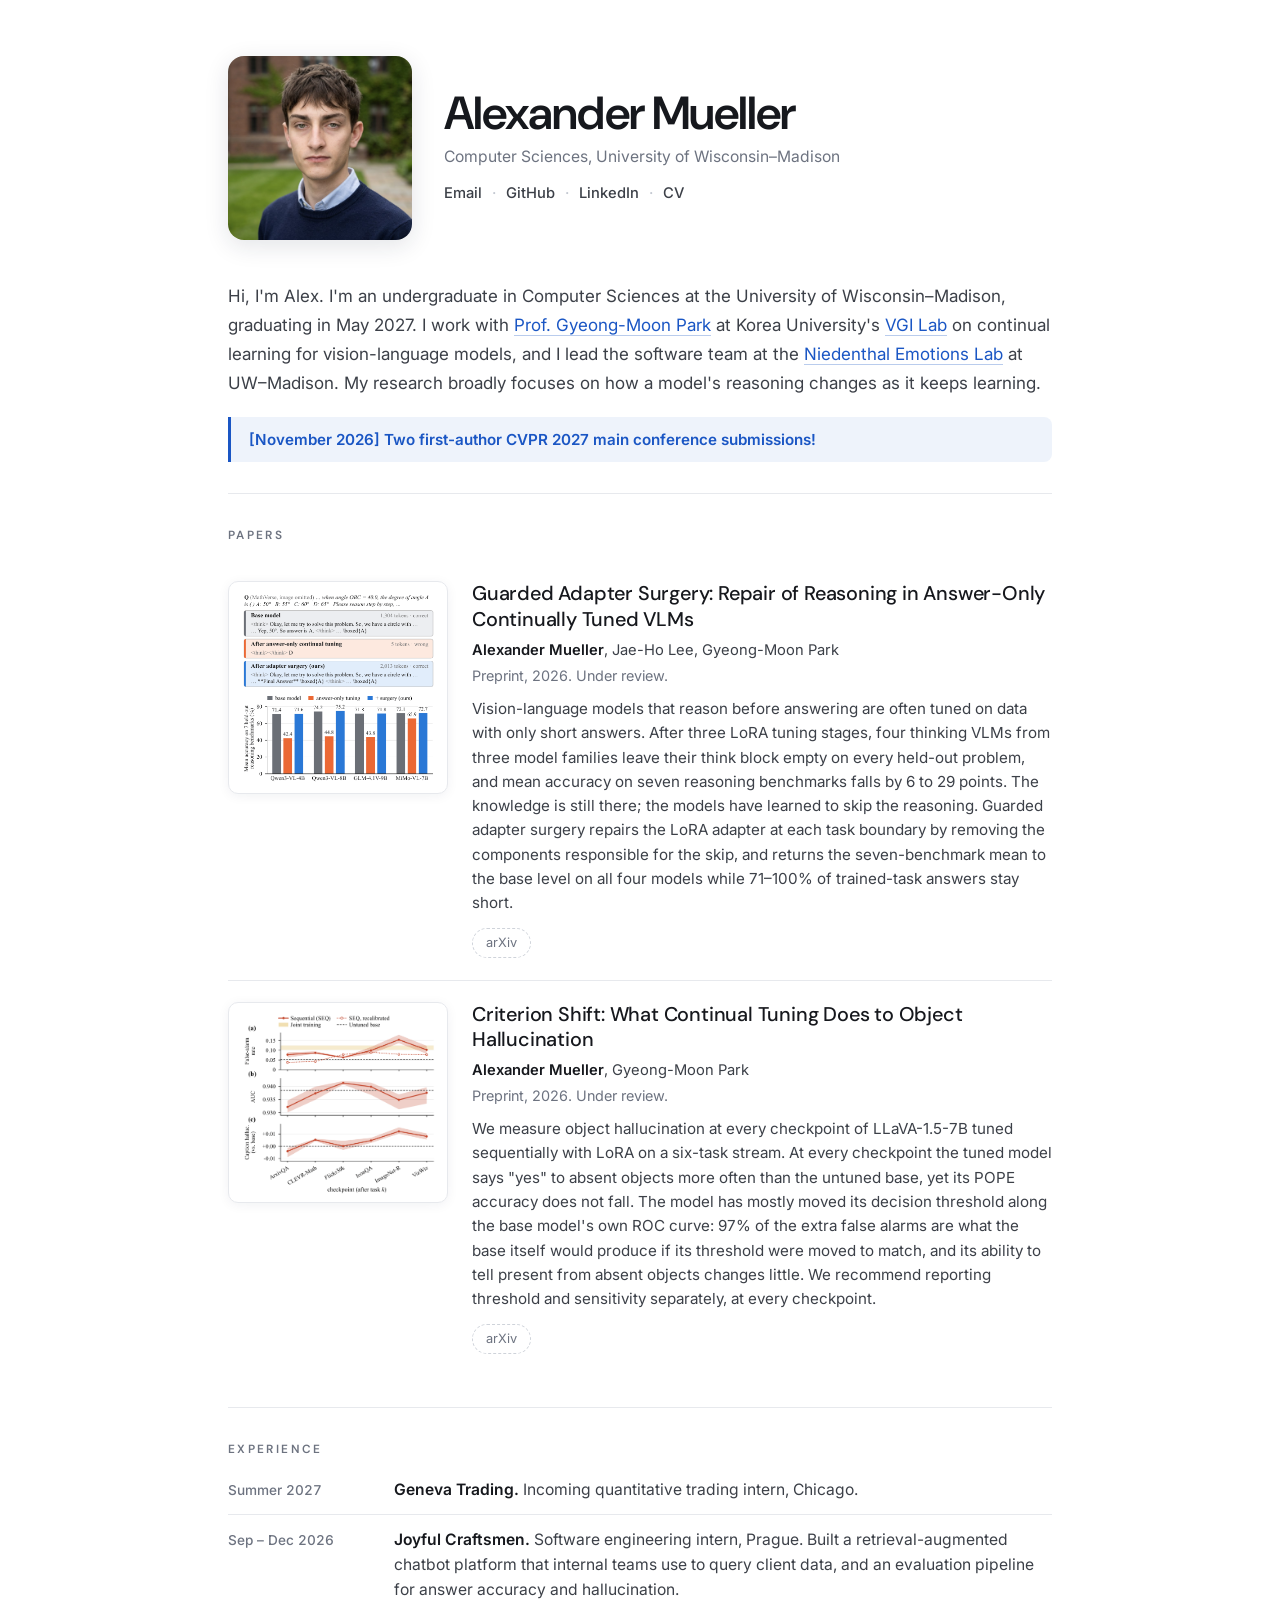
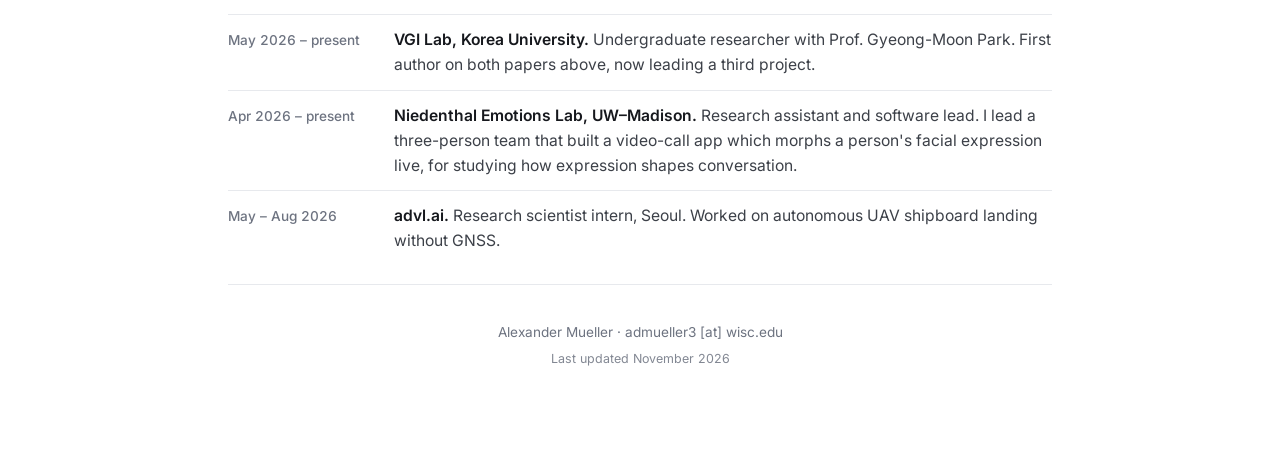
==== commit abfecbc7: "Center the photo, add CV and Joyful Craftsmen, match details to the CV Co-Authored-By: Claude Fable " ====
--- a/index.html
+++ b/index.html
@@ -39,7 +39,7 @@
     ],
     "sameAs": [
       "https://github.com/alexmueller07",
-      "https://www.linkedin.com/in/alexander-mueller-021658307/"
+      "https://www.linkedin.com/in/alexandermuellerr"
     ]
   }
   </script>
@@ -49,15 +49,14 @@
 
     <!-- ========== HEADER ========== -->
     <header class="intro">
-      <img class="avatar" src="assets/alexander-mueller.jpg" width="900" height="812" alt="Alexander Mueller">
+      <img class="avatar" src="assets/alexander-mueller.jpg" width="900" height="898" alt="Alexander Mueller">
       <div class="intro-text">
         <h1>Alexander Mueller</h1>
         <p class="affil">Computer Sciences, University of <span class="nowrap">Wisconsin–Madison</span></p>
         <nav class="socials" aria-label="Links">
           <a href="mailto:admueller3@wisc.edu">Email</a>
           <a href="https://github.com/alexmueller07" target="_blank" rel="noopener">GitHub</a>
-          <a href="https://www.linkedin.com/in/alexander-mueller-021658307/" target="_blank" rel="noopener">LinkedIn</a>
-          <!-- CV: save the PDF as assets/cv.pdf and this link works. -->
+          <a href="https://www.linkedin.com/in/alexandermuellerr" target="_blank" rel="noopener">LinkedIn</a>
           <a href="assets/cv.pdf" target="_blank" rel="noopener">CV</a>
         </nav>
       </div>
@@ -81,7 +80,7 @@
         </a>
         <div class="pub-text">
           <h3>Guarded Adapter Surgery: Repair of Reasoning in Answer-Only Continually Tuned VLMs</h3>
-          <p class="authors"><strong>Alexander Mueller</strong>, Gyeong-Moon Park</p>
+          <p class="authors"><strong>Alexander Mueller</strong>, Jae-Ho Lee, Gyeong-Moon Park</p>
           <p class="venue">Preprint, 2026. Under review.</p>
           <p class="summary">Vision-language models that reason before answering are often tuned on data with only short answers. After three LoRA tuning stages, four thinking VLMs from three model families leave their think block empty on every held-out problem, and mean accuracy on seven reasoning benchmarks falls by 6 to 29 points. The knowledge is still there; the models have learned to skip the reasoning. Guarded adapter surgery repairs the LoRA adapter at each task boundary by removing the components responsible for the skip, and returns the seven-benchmark mean to the base level on all four models while 71–100% of trained-task answers stay short.</p>
           <p class="pub-links">
@@ -97,7 +96,7 @@
         </a>
         <div class="pub-text">
           <h3>Criterion Shift: What Continual Tuning Does to Object Hallucination</h3>
-          <p class="authors"><strong>Alexander Mueller</strong>, Jae-Ho Lee, Gyeong-Moon Park</p>
+          <p class="authors"><strong>Alexander Mueller</strong>, Gyeong-Moon Park</p>
           <p class="venue">Preprint, 2026. Under review.</p>
           <p class="summary">We measure object hallucination at every checkpoint of LLaVA-1.5-7B tuned sequentially with LoRA on a six-task stream. At every checkpoint the tuned model says "yes" to absent objects more often than the untuned base, yet its POPE accuracy does not fall. The model has mostly moved its decision threshold along the base model's own ROC curve: 97% of the extra false alarms are what the base itself would produce if its threshold were moved to match, and its ability to tell present from absent objects changes little. We recommend reporting threshold and sensitivity separately, at every checkpoint.</p>
           <p class="pub-links">
@@ -113,9 +112,10 @@
       <h2>Experience</h2>
       <ul class="rows">
         <li><span class="date">Summer 2027</span><span><strong>Geneva Trading.</strong> Incoming quantitative trading intern, Chicago.</span></li>
+        <li><span class="date">Sep – Dec 2026</span><span><strong>Joyful Craftsmen.</strong> Software engineering intern, Prague. Built a retrieval-augmented chatbot platform that internal teams use to query client data, and an evaluation pipeline for answer accuracy and hallucination.</span></li>
         <li><span class="date">May 2026 – present</span><span><strong>VGI Lab, Korea University.</strong> Undergraduate researcher with Prof. Gyeong-Moon Park. First author on both papers above, now leading a third project.</span></li>
-        <li><span class="date">2026 – present</span><span><strong>Niedenthal Emotions Lab, UW–Madison.</strong> Lead software engineering research assistant. I lead a three-person team that built a video-call app which morphs a person's facial expression live, for studying how expression shapes conversation.</span></li>
-        <li><span class="date">Summer 2026</span><span><strong>advl.ai.</strong> Research scientist intern. Worked on autonomous UAV shipboard landing without GNSS.</span></li>
+        <li><span class="date">Apr 2026 – present</span><span><strong>Niedenthal Emotions Lab, UW–Madison.</strong> Research assistant and software lead. I lead a three-person team that built a video-call app which morphs a person's facial expression live, for studying how expression shapes conversation.</span></li>
+        <li><span class="date">May – Aug 2026</span><span><strong>advl.ai.</strong> Research scientist intern, Seoul. Worked on autonomous UAV shipboard landing without GNSS.</span></li>
       </ul>
     </section>
 
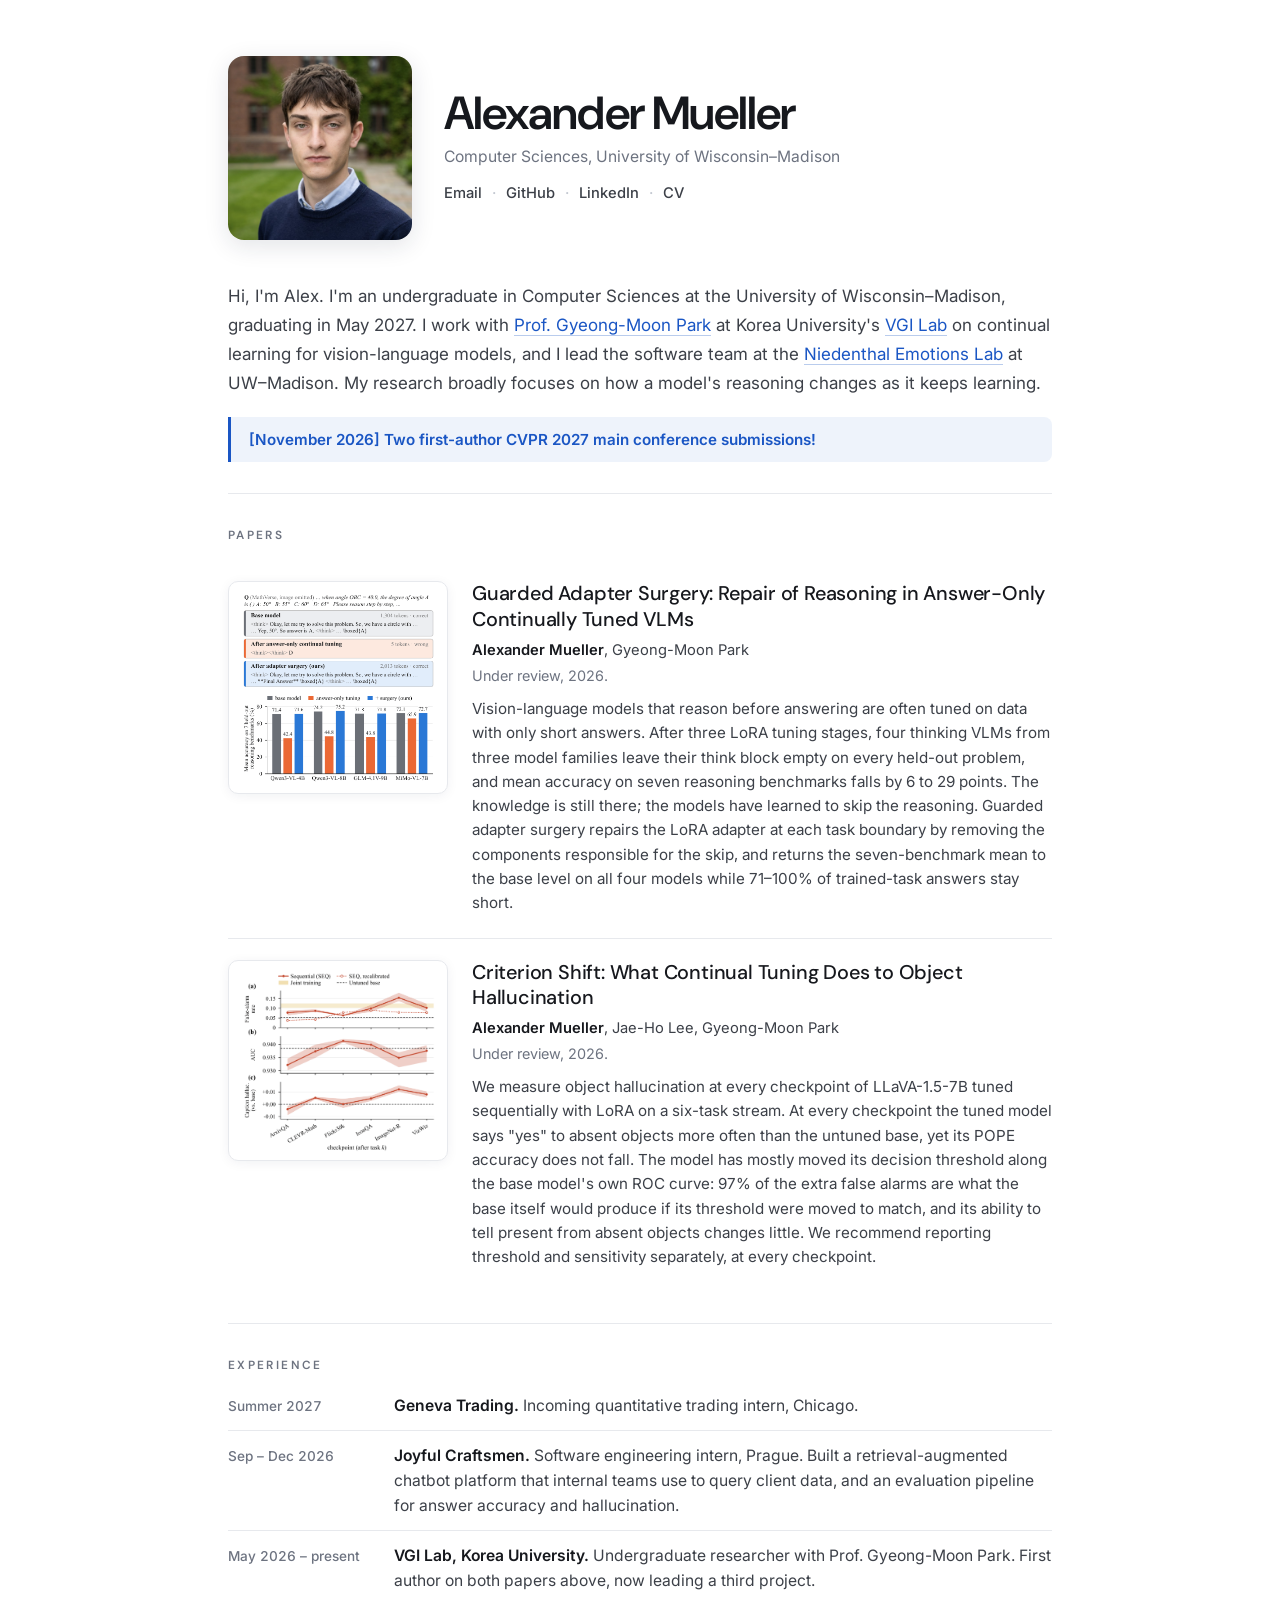
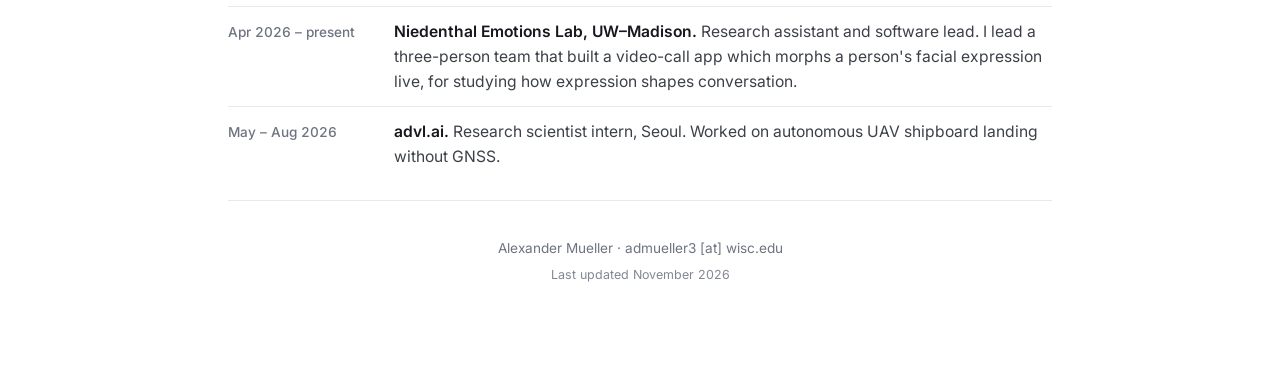
==== commit e345dc9c: "Update CV, fix paper authorship, remove arXiv placeholders - Replace assets/cv.pdf with the current " ====
--- a/index.html
+++ b/index.html
@@ -80,13 +80,9 @@
         </a>
         <div class="pub-text">
           <h3>Guarded Adapter Surgery: Repair of Reasoning in Answer-Only Continually Tuned VLMs</h3>
-          <p class="authors"><strong>Alexander Mueller</strong>, Jae-Ho Lee, Gyeong-Moon Park</p>
-          <p class="venue">Preprint, 2026. Under review.</p>
+          <p class="authors"><strong>Alexander Mueller</strong>, Gyeong-Moon Park</p>
+          <p class="venue">Under review, 2026.</p>
           <p class="summary">Vision-language models that reason before answering are often tuned on data with only short answers. After three LoRA tuning stages, four thinking VLMs from three model families leave their think block empty on every held-out problem, and mean accuracy on seven reasoning benchmarks falls by 6 to 29 points. The knowledge is still there; the models have learned to skip the reasoning. Guarded adapter surgery repairs the LoRA adapter at each task boundary by removing the components responsible for the skip, and returns the seven-benchmark mean to the base level on all four models while 71–100% of trained-task answers stay short.</p>
-          <p class="pub-links">
-            <!-- Replace with: <a href="https://arxiv.org/abs/..." target="_blank" rel="noopener">arXiv</a> -->
-            <span class="soon">arXiv</span>
-          </p>
         </div>
       </article>
 
@@ -96,13 +92,9 @@
         </a>
         <div class="pub-text">
           <h3>Criterion Shift: What Continual Tuning Does to Object Hallucination</h3>
-          <p class="authors"><strong>Alexander Mueller</strong>, Gyeong-Moon Park</p>
-          <p class="venue">Preprint, 2026. Under review.</p>
+          <p class="authors"><strong>Alexander Mueller</strong>, Jae-Ho Lee, Gyeong-Moon Park</p>
+          <p class="venue">Under review, 2026.</p>
           <p class="summary">We measure object hallucination at every checkpoint of LLaVA-1.5-7B tuned sequentially with LoRA on a six-task stream. At every checkpoint the tuned model says "yes" to absent objects more often than the untuned base, yet its POPE accuracy does not fall. The model has mostly moved its decision threshold along the base model's own ROC curve: 97% of the extra false alarms are what the base itself would produce if its threshold were moved to match, and its ability to tell present from absent objects changes little. We recommend reporting threshold and sensitivity separately, at every checkpoint.</p>
-          <p class="pub-links">
-            <!-- Replace with: <a href="https://arxiv.org/abs/..." target="_blank" rel="noopener">arXiv</a> -->
-            <span class="soon">arXiv</span>
-          </p>
         </div>
       </article>
     </section>
--- a/assets/site.css
+++ b/assets/site.css
@@ -209,6 +209,7 @@
 .authors { margin: 0 0 3px; font-size: 0.92rem; line-height: 1.5; }
 .venue { margin: 0 0 8px; font-size: 0.9rem; color: var(--muted); }
 .summary { margin: 0 0 12px; font-size: 0.95rem; line-height: 1.6; }
+.pub-text > :last-child { margin-bottom: 0; }
 
 .pub-links { margin: 0; display: flex; flex-wrap: wrap; gap: 8px; align-items: center; }
 
@@ -224,14 +225,6 @@
 }
 
 .pub-links a:hover { background: var(--accent); color: #fff; border-color: var(--accent); }
-
-.pub-links .soon {
-  font-size: 0.8rem;
-  color: var(--muted);
-  padding: 3px 13px;
-  border: 1px dashed #cfd3da;
-  border-radius: 999px;
-}
 
 /* ---------- experience ---------- */
 
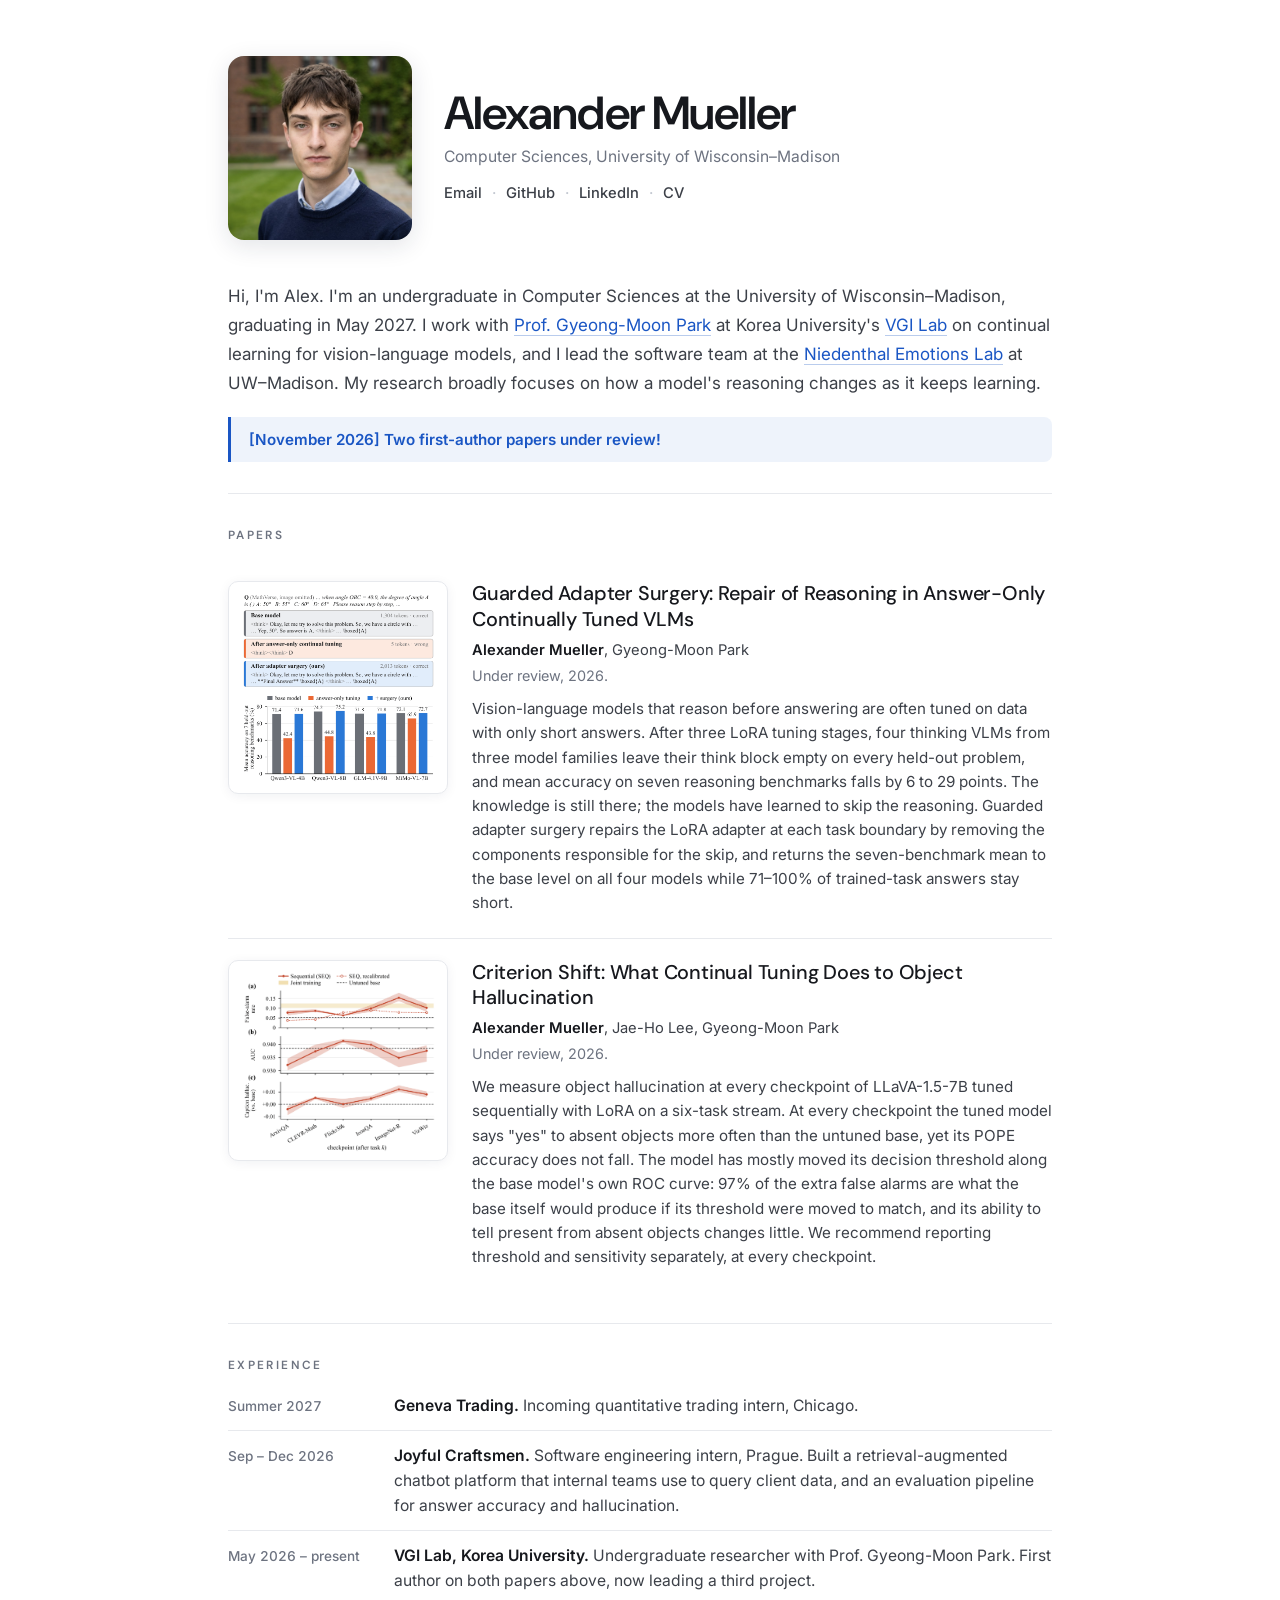
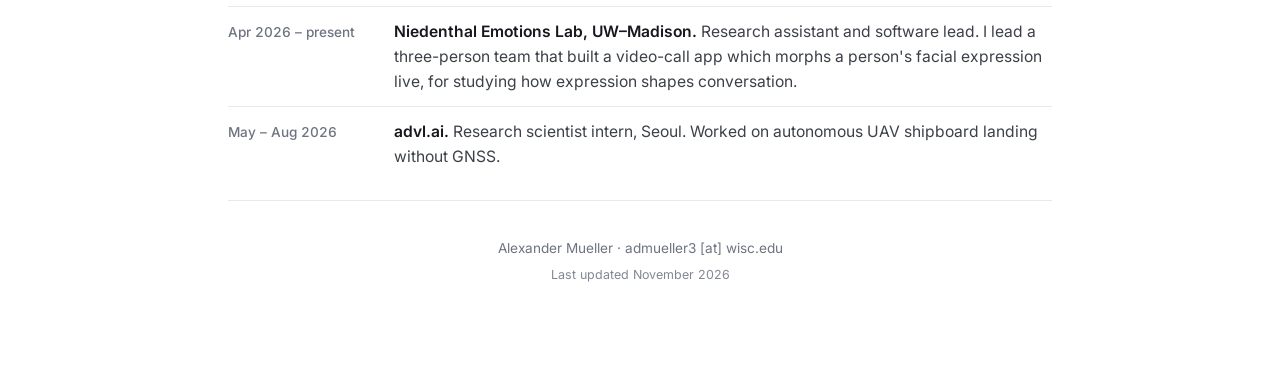
==== commit b2a3a0f6: "Reword news line and use the public version of the CV Co-Authored-By: Claude Fable 5.2 <noreply@anth" ====
--- a/index.html
+++ b/index.html
@@ -67,7 +67,7 @@
       <p class="bio">
         Hi, I'm Alex. I'm an undergraduate in Computer Sciences at the University of Wisconsin–Madison, graduating in May 2027. I work with <a href="https://gyeongmoon.github.io" target="_blank" rel="noopener">Prof. Gyeong-Moon Park</a> at Korea University's <a href="https://vgi.korea.ac.kr" target="_blank" rel="noopener">VGI Lab</a> on continual learning for vision-language models, and I lead the software team at the <a href="https://psych.wisc.edu/staff/niedenthal-paula/" target="_blank" rel="noopener">Niedenthal Emotions Lab</a> at UW–Madison. My research broadly focuses on how a model's reasoning changes as it keeps learning.
       </p>
-      <p class="highlight">[November 2026] Two first-author CVPR 2027 main conference submissions!</p>
+      <p class="highlight">[November 2026] Two first-author papers under review!</p>
     </section>
 
     <!-- ========== PAPERS ========== -->
